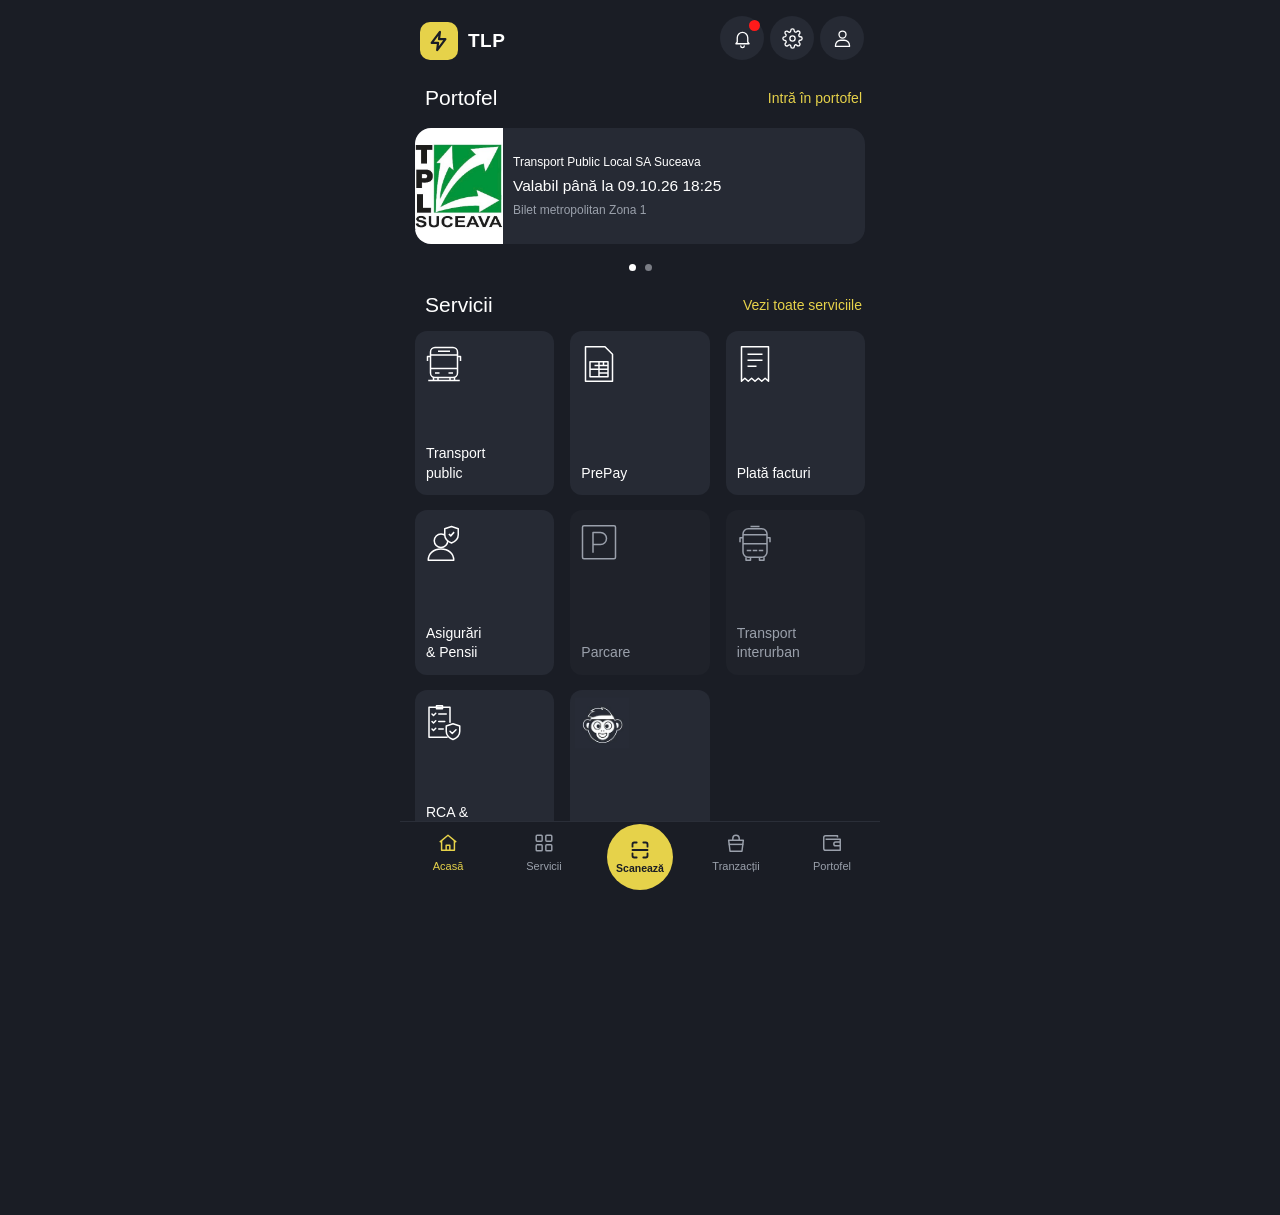
==== index.html @ c7877c6e "Aplicatie TLP Co-Authored-By: Claude Sonnet 5.5 <noreply@anthropic.com>" ====
<!DOCTYPE html>
<html lang="ro">
  <head>
    <meta charset="UTF-8" />
    <meta
      name="viewport"
      content="width=device-width, initial-scale=1, viewport-fit=cover"
    />
    <meta name="theme-color" content="#1a1d25" />
    <meta name="apple-mobile-web-app-capable" content="yes" />
    <meta name="mobile-web-app-capable" content="yes" />
    <meta
      name="apple-mobile-web-app-status-bar-style"
      content="black-translucent"
    />
    <meta name="apple-mobile-web-app-title" content="TLP" />
    <title>TLP</title>
    <link rel="manifest" href="manifest.json" />
    <link rel="icon" href="icons/icon.svg" type="image/svg+xml" />
    <link rel="apple-touch-icon" href="icons/icon-192.png" />
    <link rel="stylesheet" href="style.css" />
  </head>
  <body>
    <div class="app">
      <!-- HEADER -->
      <header class="header">
        <div class="logo">
          <div class="logo-mark">
            <svg
              viewBox="0 0 24 24"
              fill="none"
              stroke="#1a1d25"
              stroke-width="2.4"
              stroke-linecap="round"
              stroke-linejoin="round"
            >
              <path d="M13 2 4 14h7l-1 8 9-12h-7z" />
            </svg>
          </div>
          <span class="logo-text">TLP</span>
        </div>

        <div class="header-right">
          <div class="header-actions">
            <button class="icon-btn" aria-label="Notificări">
              <svg
                viewBox="0 0 24 24"
                fill="none"
                stroke="currentColor"
                stroke-width="1.5"
                stroke-linecap="round"
                stroke-linejoin="round"
              >
                <path d="M6 16V11a6 6 0 0 1 12 0v5l1.5 2h-15z" />
                <path d="M10 20.5a2 2 0 0 0 4 0" />
              </svg>
              <span class="notif-dot"></span>
            </button>
            <button class="icon-btn" aria-label="Setări">
              <svg
                viewBox="0 0 24 24"
                fill="none"
                stroke="currentColor"
                stroke-width="1.5"
                stroke-linecap="round"
                stroke-linejoin="round"
              >
                <circle cx="12" cy="12" r="3" />
                <path
                  d="M19.4 15a1.7 1.7 0 0 0 .3 1.8l.1.1a2 2 0 1 1-2.8 2.8l-.1-.1a1.7 1.7 0 0 0-1.8-.3 1.7 1.7 0 0 0-1 1.5V21a2 2 0 1 1-4 0v-.1a1.7 1.7 0 0 0-1.1-1.5 1.7 1.7 0 0 0-1.8.3l-.1.1a2 2 0 1 1-2.8-2.8l.1-.1a1.7 1.7 0 0 0 .3-1.8 1.7 1.7 0 0 0-1.5-1H3a2 2 0 1 1 0-4h.1a1.7 1.7 0 0 0 1.5-1.1 1.7 1.7 0 0 0-.3-1.8l-.1-.1a2 2 0 1 1 2.8-2.8l.1.1a1.7 1.7 0 0 0 1.8.3H9a1.7 1.7 0 0 0 1-1.5V3a2 2 0 1 1 4 0v.1a1.7 1.7 0 0 0 1 1.5 1.7 1.7 0 0 0 1.8-.3l.1-.1a2 2 0 1 1 2.8 2.8l-.1.1a1.7 1.7 0 0 0-.3 1.8V9a1.7 1.7 0 0 0 1.5 1H21a2 2 0 1 1 0 4h-.1a1.7 1.7 0 0 0-1.5 1z"
                />
              </svg>
            </button>
            <button class="icon-btn" aria-label="Profil">
              <svg
                viewBox="0 0 24 24"
                fill="none"
                stroke="currentColor"
                stroke-width="1.5"
                stroke-linecap="round"
                stroke-linejoin="round"
              >
                <circle cx="12" cy="7.5" r="4" />
                <path d="M4 21v-1a6 6 0 0 1 6-6h4a6 6 0 0 1 6 6v1z" />
              </svg>
            </button>
          </div>
        </div>
      </header>

      <!-- PORTOFEL -->
      <section class="wallet">
        <div class="section-header">
          <h2 class="section-title">Portofel</h2>
          <button class="section-link">Intră în portofel</button>
        </div>

        <div class="carousel" id="ticketCarousel"></div>
        <div class="carousel-dots" id="ticketDots"></div>
      </section>

      <!-- SERVICII -->
      <section>
        <div class="section-header">
          <h2 class="section-title">Servicii</h2>
          <button class="section-link">Vezi toate serviciile</button>
        </div>

        <div class="services-grid">
          <button class="service-card">
            <span class="service-icon"
              ><svg
                viewBox="0 0 48 50"
                fill="none"
                stroke="currentColor"
                stroke-width="2"
                stroke-linejoin="round"
              >
                <rect x="6" y="3" width="36" height="40" rx="6" />
                <path d="M6 13h36M6 31h36M16 8h16" />
                <path d="M6 15H2v6M42 15h4v6" />
                <path d="M12 37h6M30 37h6" />
                <path d="M10 43v4h6v-4M32 43v4h6v-4M3 47h42" /></svg
            ></span>
            <span class="service-name">Transport<br />public</span>
          </button>

          <button class="service-card">
            <span class="service-icon"
              ><svg
                viewBox="0 0 48 50"
                fill="none"
                stroke="currentColor"
                stroke-width="2"
                stroke-linejoin="round"
              >
                <path d="M6 2h26l10 10v36H6z" />
                <rect x="12" y="22" width="24" height="20" />
                <path d="M12 32h24M24 22v20M18 27h18M24 37h12M30 22v5" /></svg
            ></span>
            <span class="service-name">PrePay</span>
          </button>

          <button class="service-card">
            <span class="service-icon"
              ><svg
                viewBox="0 0 48 50"
                fill="none"
                stroke="currentColor"
                stroke-width="2"
                stroke-linejoin="round"
              >
                <path
                  d="M6 2h36v46l-4.5-4-4.5 4-4.5-4-4.5 4-4.5-4-4.5 4-4.5-4L6 48z"
                />
                <path d="M14 12h20M14 20h20M14 28h12" /></svg
            ></span>
            <span class="service-name">Plată facturi</span>
          </button>

          <button class="service-card">
            <span class="service-icon"
              ><svg
                viewBox="0 0 48 50"
                fill="none"
                stroke="currentColor"
                stroke-width="2"
                stroke-linejoin="round"
              >
                <circle cx="20" cy="22" r="9" />
                <path d="M3 48c0-9 7-15 17-15s17 6 17 15z" />
                <path
                  d="M34 3l9 3v8c0 6-4 9-9 11-5-2-9-5-9-11V6z"
                  fill="var(--bg-card)"
                />
                <path d="M30.5 13l2.5 2.5 4.5-5" /></svg
            ></span>
            <span class="service-name">Asigurări<br />&amp; Pensii</span>
          </button>

          <button class="service-card muted">
            <span class="service-icon"
              ><svg
                viewBox="0 0 48 50"
                fill="none"
                stroke="currentColor"
                stroke-width="2"
              >
                <rect x="2" y="2" width="44" height="44" rx="2" />
                <path
                  d="M16 38V11h10a8 8 0 0 1 0 16H16"
                  stroke-linejoin="round"
                /></svg
            ></span>
            <span class="service-name">Parcare</span>
          </button>

          <button class="service-card muted">
            <span class="service-icon"
              ><svg
                viewBox="0 0 48 50"
                fill="none"
                stroke="currentColor"
                stroke-width="2"
                stroke-linejoin="round"
              >
                <path d="M18 3h12" />
                <rect x="8" y="6" width="32" height="38" rx="7" />
                <path d="M8 26h32M8 14h32" />
                <path d="M8 18H4v6M40 18h4v6" />
                <path d="M13 35h6M29 35h6M21 35h6" />
                <path d="M12 44v4h6v-4M30 44v4h6v-4" /></svg
            ></span>
            <span class="service-name">Transport<br />interurban</span>
          </button>

          <button class="service-card">
            <span class="service-icon"
              ><svg
                viewBox="0 0 48 50"
                fill="none"
                stroke="currentColor"
                stroke-width="2"
                stroke-linejoin="round"
                stroke-linecap="round"
              >
                <path d="M28 44H4V4h28v20" />
                <path d="M14 2h8v4h-8z" />
                <path
                  d="M8 13l2 2 3-3M17 13h10M8 23l2 2 3-3M17 23h8M8 33l2 2 3-3M17 33h6"
                />
                <path
                  d="M36 26l9 3v7c0 6-4 9-9 11-5-2-9-5-9-11v-7z"
                  fill="var(--bg-card)"
                />
                <path d="M32 36l3 3 5-5" /></svg
            ></span>
            <span class="service-name">RCA &amp;<br />taxe auto</span>
          </button>

          <button class="service-card">
            <span class="service-icon service-icon-img"
              ><img src="img/esx.png" alt=""
            /></span>
            <span class="service-name">ESX</span>
          </button>
        </div>
      </section>

      <!-- PARTENERI -->
      <section class="partners">
        <div class="section-header">
          <h2 class="section-title">Parteneri</h2>
        </div>

        <div class="partner-banner">
          <div class="partner-top">
            <div class="pp-badge"><small>PayPoint</small><b>P</b></div>
            <div class="colet"><span>COLET</span><span>EXPRES</span></div>
          </div>
          <div class="partner-bottom">
            <div>
              <h3>Comandă online?</h3>
              <p>
                Ridică-ți coletul de la<br />magazinul <span>PayPoint</span> din
                apropiere!
              </p>
              <span class="partner-btn">Află mai multe</span>
            </div>
            <div class="boxes">📦</div>
          </div>
        </div>
      </section>
    </div>

    <!-- BOTTOM NAV -->
    <nav class="bottom-nav">
      <button class="nav-item active">
        <svg
          viewBox="0 0 24 24"
          fill="none"
          stroke="currentColor"
          stroke-width="1.6"
          stroke-linejoin="round"
        >
          <path d="M3 11 12 3.5 21 11" />
          <path d="M5 9.5V20h14V9.5" />
          <path d="M10 20v-5.5h4V20" />
        </svg>
        Acasă
      </button>
      <button class="nav-item">
        <svg
          viewBox="0 0 24 24"
          fill="none"
          stroke="currentColor"
          stroke-width="1.6"
        >
          <rect x="3.5" y="3.5" width="6.5" height="6.5" rx="1" />
          <rect x="14" y="3.5" width="6.5" height="6.5" rx="1" />
          <rect x="3.5" y="14" width="6.5" height="6.5" rx="1" />
          <rect x="14" y="14" width="6.5" height="6.5" rx="1" />
        </svg>
        Servicii
      </button>
      <button class="nav-scan">
        <svg
          viewBox="0 0 24 24"
          fill="none"
          stroke="currentColor"
          stroke-width="2.2"
          stroke-linecap="round"
        >
          <path
            d="M3 8V5a2 2 0 0 1 2-2h3M16 3h3a2 2 0 0 1 2 2v3M21 16v3a2 2 0 0 1-2 2h-3M8 21H5a2 2 0 0 1-2-2v-3M3 12h18"
          />
        </svg>
        Scanează
      </button>
      <button class="nav-item" id="navTransactions">
        <svg
          viewBox="0 0 24 24"
          fill="none"
          stroke="currentColor"
          stroke-width="1.6"
          stroke-linejoin="round"
        >
          <path d="M4 9h16l-1.5 12h-13z" />
          <path d="M8.5 9V7a3.5 3.5 0 0 1 7 0v2" />
          <path d="M4 13.5h16" />
        </svg>
        Tranzacții
      </button>
      <button class="nav-item">
        <svg
          viewBox="0 0 24 24"
          fill="none"
          stroke="currentColor"
          stroke-width="1.6"
          stroke-linejoin="round"
        >
          <path d="M18 6V4H5a2 2 0 0 0-2 2v12a2 2 0 0 0 2 2h16V8H5" />
          <path d="M21 11h-5a2 2 0 0 0 0 4h5" />
        </svg>
        Portofel
      </button>
    </nav>

    <!-- DETALIU BILET -->
    <div class="screen" id="ticketScreen" hidden>
      <header class="screen-header">
        <button class="back-btn" id="ticketBack" aria-label="Înapoi">
          <svg
            viewBox="0 0 24 24"
            fill="none"
            stroke="currentColor"
            stroke-width="2"
            stroke-linecap="round"
            stroke-linejoin="round"
          >
            <path d="M15 5l-7 7 7 7" />
          </svg>
        </button>
        <div class="logo">
          <div class="logo-mark">
            <svg
              viewBox="0 0 24 24"
              fill="none"
              stroke="#1a1d25"
              stroke-width="2.4"
              stroke-linecap="round"
              stroke-linejoin="round"
            >
              <path d="M13 2 4 14h7l-1 8 9-12h-7z" />
            </svg>
          </div>
          <span class="logo-text">TLP</span>
        </div>
      </header>

      <div class="screen-body">
        <div class="detail-card">
          <div class="code-frame">
            <img src="img/test_qr.png" alt="Imagine fictivă – bilet de test" />
          </div>
          <p class="remaining" id="tdError"></p>
          <div class="progress">
            <div class="progress-fill" id="tdProgress"></div>
          </div>
          <div class="progress-dates">
            <span id="tdStart"></span>
            <span id="tdEnd"></span>
          </div>
        </div>

        <div class="detail-card">
          <dl class="detail-rows">
            <div>
              <dt>Tip bilet</dt>
              <dd id="tdType"></dd>
            </div>
            <div>
              <dt>Data achiziției</dt>
              <dd id="tdBought"></dd>
            </div>
            <div>
              <dt>Număr comandă</dt>
              <dd id="tdOrder"></dd>
            </div>
          </dl>
          <button class="outline-btn">Trimite chitanță prin email</button>
        </div>
      </div>
    </div>

    <!-- TRANZACȚII -->
    <div class="screen" id="transactionsScreen" hidden>
      <header class="screen-header">
        <button class="back-btn" id="transactionsBack" aria-label="Înapoi">
          <svg
            viewBox="0 0 24 24"
            fill="none"
            stroke="currentColor"
            stroke-width="2"
            stroke-linecap="round"
            stroke-linejoin="round"
          >
            <path d="M15 5l-7 7 7 7" />
          </svg>
        </button>
        <div class="logo">
          <div class="logo-mark">
            <svg
              viewBox="0 0 24 24"
              fill="none"
              stroke="#1a1d25"
              stroke-width="2.4"
              stroke-linecap="round"
              stroke-linejoin="round"
            >
              <path d="M13 2 4 14h7l-1 8 9-12h-7z" />
            </svg>
          </div>
          <span class="logo-text">TLP</span>
        </div>
      </header>

      <div class="screen-body">
        <div class="detail-card">
          <button class="reset-link" id="tdReset">Resetează testul</button>
        </div>
      </div>
    </div>

    <div class="loader" id="loader" hidden><div class="loader-box"><div class="spinner"></div></div></div>

<script src="app.js"></script>
  </body>
</html>
---- style.css ----
* {
  margin: 0;
  padding: 0;
  box-sizing: border-box;
  -webkit-tap-highlight-color: transparent;
}

:root {
  --bg-main: #1a1d25;
  --bg-card: #262a34;
  --bg-card-muted: #1f222a;
  --accent: #e6d24a;
  --text-primary: #ffffff;
  --text-muted: #9aa0ab;
  --nav-bg: #1a1d25;
  --red-dot: #ff1a1a;
}

html, body {
  height: 100%;
  background: var(--bg-main);
  color: var(--text-primary);
  font-family: -apple-system, BlinkMacSystemFont, 'Segoe UI', Roboto, sans-serif;
  overflow-x: hidden;
  -webkit-font-smoothing: antialiased;
}

button { font-family: inherit; }

/* ─── APP SHELL ─────────────────────────────────── */
.app {
  max-width: 480px;
  margin: 0 auto;
  min-height: 100dvh;
  padding-bottom: calc(90px + env(safe-area-inset-bottom));
}

/* ─── HEADER ─────────────────────────────────────── */
.header {
  display: flex;
  align-items: flex-start;
  justify-content: space-between;
  padding: calc(16px + env(safe-area-inset-top)) 16px 8px 20px;
  position: sticky;
  top: 0;
  z-index: 10;
  background: var(--bg-main);
}

.logo {
  display: flex;
  align-items: center;
  gap: 10px;
  margin-top: 6px;
}

.logo-mark {
  width: 38px;
  height: 38px;
  border-radius: 10px;
  background: var(--accent);
  display: flex;
  align-items: center;
  justify-content: center;
}

.logo-mark svg { width: 22px; height: 22px; }

.logo-text {
  font-size: 19px;
  font-weight: 700;
  letter-spacing: 0.5px;
}

.header-right {
  display: flex;
  flex-direction: column;
  align-items: flex-end;
  gap: 14px;
}

.header-actions {
  display: flex;
  gap: 6px;
}

.icon-btn {
  width: 44px;
  height: 44px;
  background: var(--bg-card);
  border-radius: 50%;
  border: none;
  cursor: pointer;
  display: flex;
  align-items: center;
  justify-content: center;
  position: relative;
  color: var(--text-primary);
}

.icon-btn svg { width: 21px; height: 21px; }

.notif-dot {
  position: absolute;
  top: 4px;
  right: 4px;
  width: 11px;
  height: 11px;
  background: var(--red-dot);
  border-radius: 50%;
}

.wallet-link {
  font-size: 14px;
  color: var(--accent);
  background: none;
  border: none;
  cursor: pointer;
  padding-right: 14px;
}

/* ─── SECTION HEADER ─────────────────────────────── */
.section-header {
  display: flex;
  justify-content: space-between;
  align-items: center;
  padding: 18px 18px 14px 25px;
}

.section-title {
  font-size: 21px;
  font-weight: 500;
}

.section-link {
  font-size: 14px;
  color: var(--accent);
  background: none;
  border: none;
  cursor: pointer;
}

/* ─── SERVICES GRID ──────────────────────────────── */
.services-grid {
  display: grid;
  grid-template-columns: repeat(3, minmax(0, 1fr));
  gap: 15px 16px;
  padding: 0 15px;
}

.service-card {
  aspect-ratio: 1 / 1.18;
  background: var(--bg-card);
  border-radius: 12px;
  padding: 14px 11px 12px;
  display: flex;
  flex-direction: column;
  justify-content: space-between;
  cursor: pointer;
  border: none;
  color: var(--text-primary);
  text-align: left;
  transition: transform 0.1s, filter 0.15s;
}

.service-card:active { transform: scale(0.97); filter: brightness(1.15); }

.service-card.muted {
  background: var(--bg-card-muted);
  color: var(--text-muted);
}

.service-icon { width: 36px; height: 38px; }
.service-icon svg { width: 100%; height: 100%; }
.service-icon-img { width: 54px; height: 52px; margin: -7px 0 0 -6px; }
.service-icon-img img { width: 100%; height: 100%; object-fit: contain; mix-blend-mode: lighten; }

.service-name {
  font-size: 14px;
  line-height: 1.4;
}

/* ─── PORTOFEL / CAROUSEL ────────────────────────── */
.carousel {
  display: flex;
  gap: 15px;
  overflow-x: auto;
  scroll-snap-type: x mandatory;
  padding: 4px 15px;
  scroll-padding: 0 15px;
  scrollbar-width: none;
}
.carousel::-webkit-scrollbar { display: none; }
.carousel { cursor: grab; user-select: none; -webkit-user-select: none; }
.carousel.dragging { cursor: grabbing; scroll-snap-type: none; }
.carousel img { pointer-events: none; }
.dot { cursor: pointer; }

.ticket {
  flex: 0 0 100%;
  scroll-snap-align: center;
  display: flex;
  height: 116px;
  background: var(--bg-card);
  border-radius: 16px;
  overflow: hidden;
}

.ticket-logo {
  flex: 0 0 88px;
  background: #fff;
  display: flex;
  align-items: center;
  justify-content: center;
}
.ticket-logo img { width: 100%; height: auto; display: block; }

.ticket-info {
  flex: 1;
  min-width: 0;
  padding: 0 12px 0 10px;
  display: flex;
  flex-direction: column;
  justify-content: center;
  gap: 8px;
}

.ticket-info p {
  white-space: nowrap;
  overflow: hidden;
  text-overflow: ellipsis;
}
.ticket-operator { font-size: 12px; }
.ticket-valid { font-size: 15.5px; }
.ticket-type { font-size: 12px; color: var(--text-muted); }

.carousel-dots {
  display: flex;
  justify-content: center;
  gap: 9px;
  padding: 16px 0 4px;
}

.dot {
  width: 7px;
  height: 7px;
  border-radius: 50%;
  background: #7a7d85;
  transition: background 0.2s;
}
.dot.active { background: #fff; }

.ticket { cursor: pointer; }

/* ─── DETALIU BILET ──────────────────────────────── */
.screen {
  position: fixed;
  inset: 0;
  z-index: 200;
  background: var(--bg-main);
  overflow-y: auto;
}
.screen[hidden] { display: none; }

.screen-header {
  position: sticky;
  top: 0;
  z-index: 10;
  background: var(--bg-main);
  max-width: 480px;
  margin: 0 auto;
  display: flex;
  align-items: center;
  justify-content: center;
  padding: calc(14px + env(safe-area-inset-top)) 16px 14px;
  border-bottom: 1px solid #2a2e38;
}
.screen-header .logo { margin: 0; }

.back-btn {
  position: absolute;
  left: 16px;
  bottom: 18px;
  width: 32px;
  height: 32px;
  background: none;
  border: none;
  color: var(--text-primary);
  cursor: pointer;
}
.back-btn svg { width: 26px; height: 26px; }

.screen-body {
  max-width: 480px;
  margin: 0 auto;
  padding: 10px 10px calc(120px + env(safe-area-inset-bottom));
  display: flex;
  flex-direction: column;
  gap: 14px;
}

.detail-card {
  background: #2f343f;
  border-radius: 6px;
  padding: 16px 12px;
}

.code-frame {
  aspect-ratio: 1;
  background: #fff;
  border: 4px solid #0000ff;
  border-radius: 18px;
  padding: 18px;
}
.code-frame img { width: 100%; height: 100%; display: block; }

.remaining {
  text-align: center;
  font-size: 13px;
  margin: 18px 0 14px;
}

.progress {
  height: 5px;
  background: #4a4f5a;
  border-radius: 3px;
  overflow: hidden;
}
.progress-fill {
  height: 100%;
  width: 0;
  background: linear-gradient(90deg, #4fc27a, #7be09b);
  transition: width 0.5s linear;
}

.progress-dates {
  display: flex;
  justify-content: space-between;
  font-size: 13px;
  margin-top: 12px;
}

.detail-rows > div {
  display: flex;
  justify-content: space-between;
  gap: 12px;
  padding: 7px 4px;
  font-size: 13px;
}
.detail-rows dt { color: var(--text-muted); }
.detail-rows dd { text-align: right; }

.outline-btn {
  width: 100%;
  margin-top: 12px;
  padding: 16px;
  border: 2px solid var(--accent);
  border-radius: 10px;
  background: none;
  color: var(--accent);
  font-size: 15px;
  cursor: pointer;
}

.reset-link {
  display: block;
  margin: 14px auto 0;
  background: none;
  border: none;
  color: var(--text-muted);
  font-size: 12px;
  text-decoration: underline;
  cursor: pointer;
}

/* ─── PARTNERS ───────────────────────────────────── */
.partners .section-header { padding-top: 36px; }

.partner-banner {
  margin: 0 28px 0 15px;
  border-radius: 16px;
  overflow: hidden;
  cursor: pointer;
}

.partner-top {
  height: 52px;
  background: linear-gradient(90deg, #fff 0%, #f1f1f5 30%, #b8b4c8 70%, #6f6790 100%);
  display: flex;
  align-items: center;
  gap: 8px;
  padding-left: 18px;
}

.pp-badge {
  align-self: flex-start;
  width: 44px;
  height: 46px;
  background: var(--accent);
  clip-path: polygon(0 0, 100% 0, 100% 78%, 50% 100%, 0 78%);
  display: flex;
  flex-direction: column;
  align-items: center;
  padding-top: 3px;
  color: #1a1d25;
}
.pp-badge small { font-size: 7px; font-weight: 700; }
.pp-badge b { font-size: 20px; font-weight: 900; line-height: 1; }

.colet {
  display: flex;
  flex-direction: column;
  line-height: 0.95;
  font-weight: 900;
}
.colet span:first-child { color: #2d2463; font-size: 16px; }
.colet span:last-child {
  color: #fff;
  background: var(--accent);
  font-style: italic;
  font-size: 15px;
  padding: 1px 14px 1px 4px;
  clip-path: polygon(0 0, 88% 0, 100% 50%, 88% 100%, 0 100%);
}

.partner-bottom {
  background: #2d2758;
  padding: 16px 18px 22px;
  display: flex;
  justify-content: space-between;
  align-items: flex-end;
}

.partner-bottom h3 {
  font-size: 22px;
  font-weight: 800;
  color: var(--accent);
  margin-bottom: 8px;
}

.partner-bottom p {
  font-size: 13px;
  color: #fff;
  line-height: 1.35;
}
.partner-bottom p span { color: var(--accent); }

.partner-btn {
  display: inline-block;
  margin-top: 12px;
  background: var(--accent);
  color: #1a1d25;
  font-weight: 700;
  font-size: 12px;
  border-radius: 4px;
  padding: 6px 14px;
}

.boxes { font-size: 52px; line-height: 1; }

/* ─── BOTTOM NAV ─────────────────────────────────── */
.bottom-nav {
  position: fixed;
  bottom: 0;
  left: 50%;
  transform: translateX(-50%);
  width: 100%;
  max-width: 480px;
  background: var(--nav-bg);
  border-top: 1px solid #2a2e38;
  display: grid;
  grid-template-columns: repeat(5, 1fr);
  align-items: start;
  padding: 10px 0 calc(10px + env(safe-area-inset-bottom));
  z-index: 100;
}

.nav-item {
  display: flex;
  flex-direction: column;
  align-items: center;
  gap: 6px;
  background: none;
  border: none;
  cursor: pointer;
  color: var(--text-muted);
  font-size: 11px;
}

.nav-item svg { width: 22px; height: 22px; }
.nav-item.active { color: var(--accent); }

.nav-scan {
  justify-self: center;
  width: 66px;
  height: 66px;
  margin-top: -8px;
  border-radius: 50%;
  border: none;
  background: var(--accent);
  color: #1a1d25;
  display: flex;
  flex-direction: column;
  align-items: center;
  justify-content: center;
  gap: 2px;
  font-size: 10.5px;
  font-weight: 700;
  cursor: pointer;
}

.nav-scan svg { width: 20px; height: 20px; }

@media (max-width: 380px) {
  .services-grid { gap: 12px; }
  .service-name { font-size: 13px; }
  .icon-btn { width: 40px; height: 40px; }
}

/* ─── LOADING ────────────────────────────────────── */
.loader {
  position: fixed;
  inset: 0;
  z-index: 300;
  background: #111317;
  display: flex;
  align-items: center;
  justify-content: center;
}
.loader[hidden] { display: none; }
.loader-box {
  width: 100px;
  height: 100px;
  background: #222;
  border-radius: 26px;
  display: flex;
  align-items: center;
  justify-content: center;
}
.spinner {
  width: 60px;
  height: 60px;
  border-radius: 50%;
  background: conic-gradient(from 0deg, rgba(255,255,255,0) 0deg, #fff 300deg, rgba(255,255,255,0) 360deg);
  -webkit-mask: radial-gradient(farthest-side, transparent calc(100% - 3px), #000 calc(100% - 2px));
  mask: radial-gradient(farthest-side, transparent calc(100% - 3px), #000 calc(100% - 2px));
  animation: spin 1s linear infinite;
}
@keyframes spin { to { transform: rotate(360deg); } }
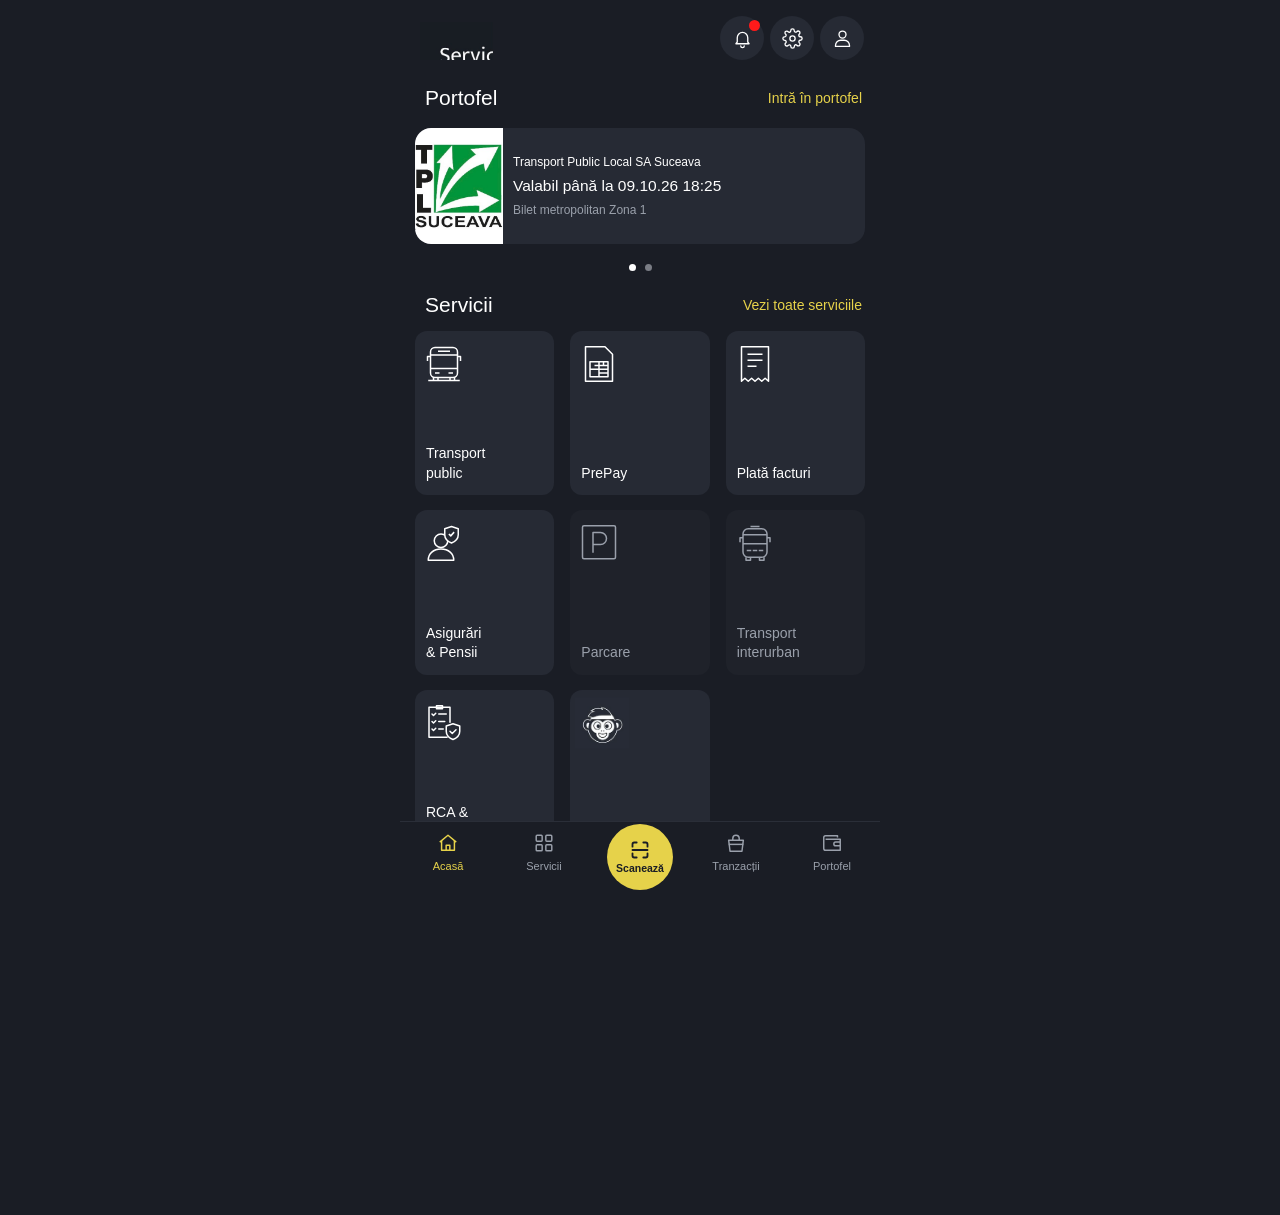
==== commit c4071790: "Logo inlocuit cu imagine Co-Authored-By: Claude Opus 5.5 <noreply@anthropic.com>" ====
--- a/index.html
+++ b/index.html
@@ -24,21 +24,7 @@
     <div class="app">
       <!-- HEADER -->
       <header class="header">
-        <div class="logo">
-          <div class="logo-mark">
-            <svg
-              viewBox="0 0 24 24"
-              fill="none"
-              stroke="#1a1d25"
-              stroke-width="2.4"
-              stroke-linecap="round"
-              stroke-linejoin="round"
-            >
-              <path d="M13 2 4 14h7l-1 8 9-12h-7z" />
-            </svg>
-          </div>
-          <span class="logo-text">TLP</span>
-        </div>
+        <div class="logo"><img class="logo-img" src="img/logo.jpg" alt="" /></div>
 
         <div class="header-right">
           <div class="header-actions">
@@ -361,21 +347,7 @@
             <path d="M15 5l-7 7 7 7" />
           </svg>
         </button>
-        <div class="logo">
-          <div class="logo-mark">
-            <svg
-              viewBox="0 0 24 24"
-              fill="none"
-              stroke="#1a1d25"
-              stroke-width="2.4"
-              stroke-linecap="round"
-              stroke-linejoin="round"
-            >
-              <path d="M13 2 4 14h7l-1 8 9-12h-7z" />
-            </svg>
-          </div>
-          <span class="logo-text">TLP</span>
-        </div>
+        <div class="logo"><img class="logo-img" src="img/logo.jpg" alt="" /></div>
       </header>
 
       <div class="screen-body">
@@ -428,21 +400,7 @@
             <path d="M15 5l-7 7 7 7" />
           </svg>
         </button>
-        <div class="logo">
-          <div class="logo-mark">
-            <svg
-              viewBox="0 0 24 24"
-              fill="none"
-              stroke="#1a1d25"
-              stroke-width="2.4"
-              stroke-linecap="round"
-              stroke-linejoin="round"
-            >
-              <path d="M13 2 4 14h7l-1 8 9-12h-7z" />
-            </svg>
-          </div>
-          <span class="logo-text">TLP</span>
-        </div>
+        <div class="logo"><img class="logo-img" src="img/logo.jpg" alt="" /></div>
       </header>
 
       <div class="screen-body">
--- a/style.css
+++ b/style.css
@@ -65,6 +65,8 @@
 }
 
 .logo-mark svg { width: 22px; height: 22px; }
+
+.logo-img { height: 38px; width: auto; display: block; }
 
 .logo-text {
   font-size: 19px;
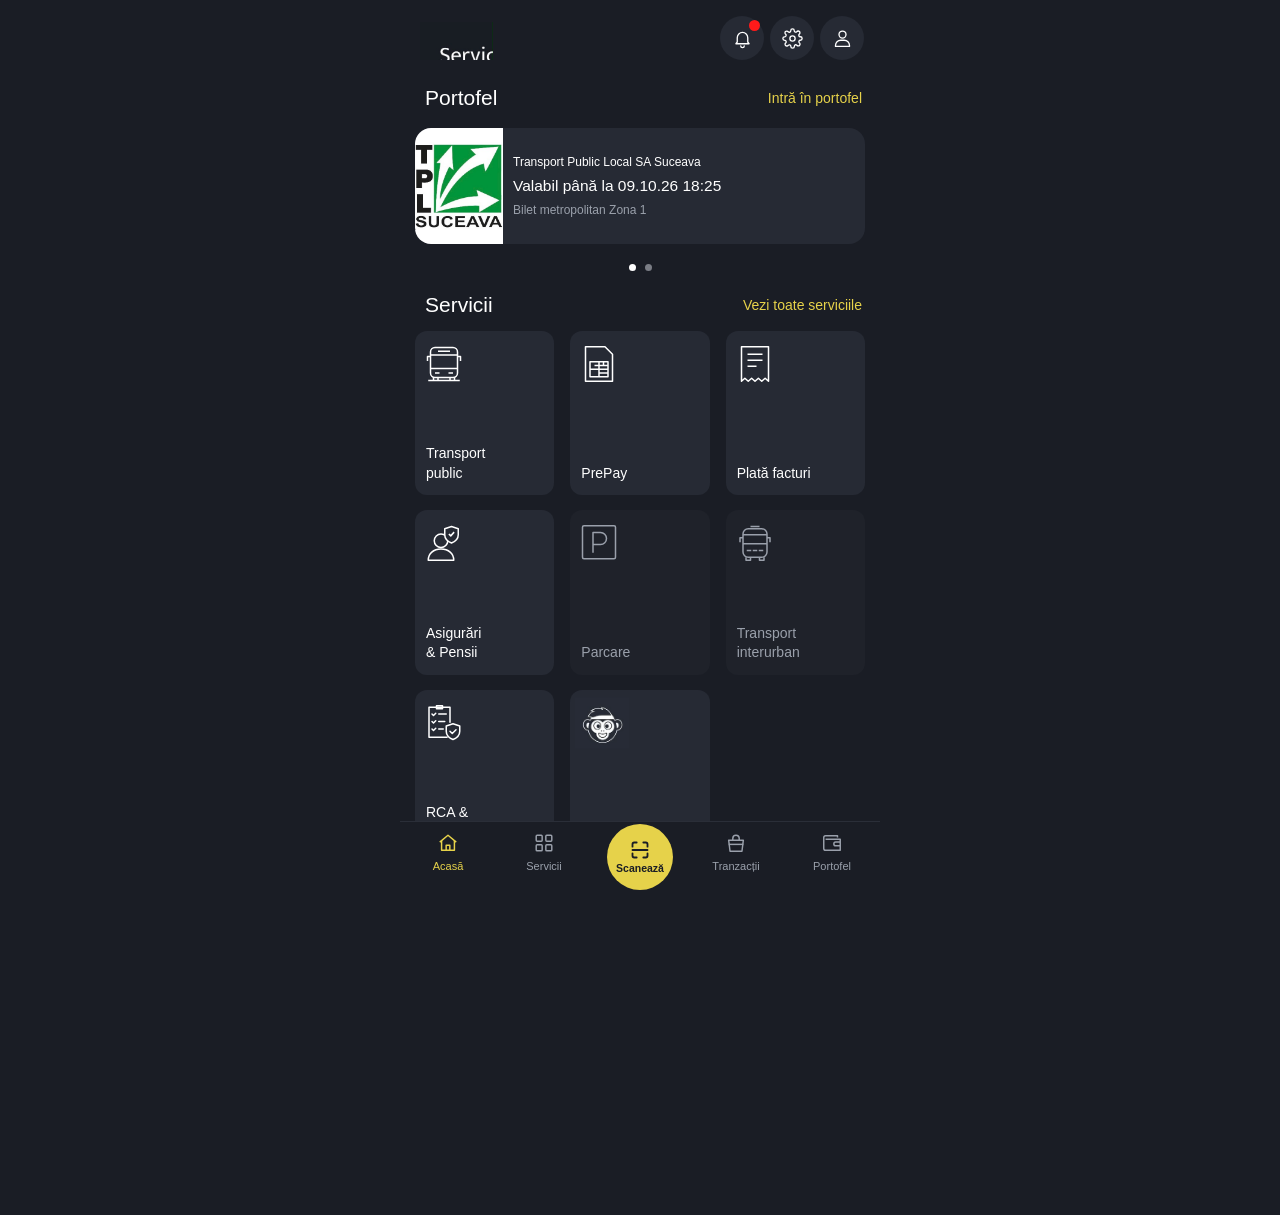
==== commit 43598824: "Logo-uri ca PNG Co-Authored-By: Claude Opus 5.5 <noreply@anthropic.com>" ====
--- a/index.html
+++ b/index.html
@@ -24,7 +24,7 @@
     <div class="app">
       <!-- HEADER -->
       <header class="header">
-        <div class="logo"><img class="logo-img" src="img/logo.jpg" alt="" /></div>
+        <div class="logo"><img class="logo-img" src="img/logo.png" alt="" /></div>
 
         <div class="header-right">
           <div class="header-actions">
@@ -347,7 +347,7 @@
             <path d="M15 5l-7 7 7 7" />
           </svg>
         </button>
-        <div class="logo"><img class="logo-img" src="img/logo.jpg" alt="" /></div>
+        <div class="logo"><img class="logo-img" src="img/logo-bilet.png" alt="" /></div>
       </header>
 
       <div class="screen-body">
@@ -400,7 +400,7 @@
             <path d="M15 5l-7 7 7 7" />
           </svg>
         </button>
-        <div class="logo"><img class="logo-img" src="img/logo.jpg" alt="" /></div>
+        <div class="logo"><img class="logo-img" src="img/logo.png" alt="" /></div>
       </header>
 
       <div class="screen-body">
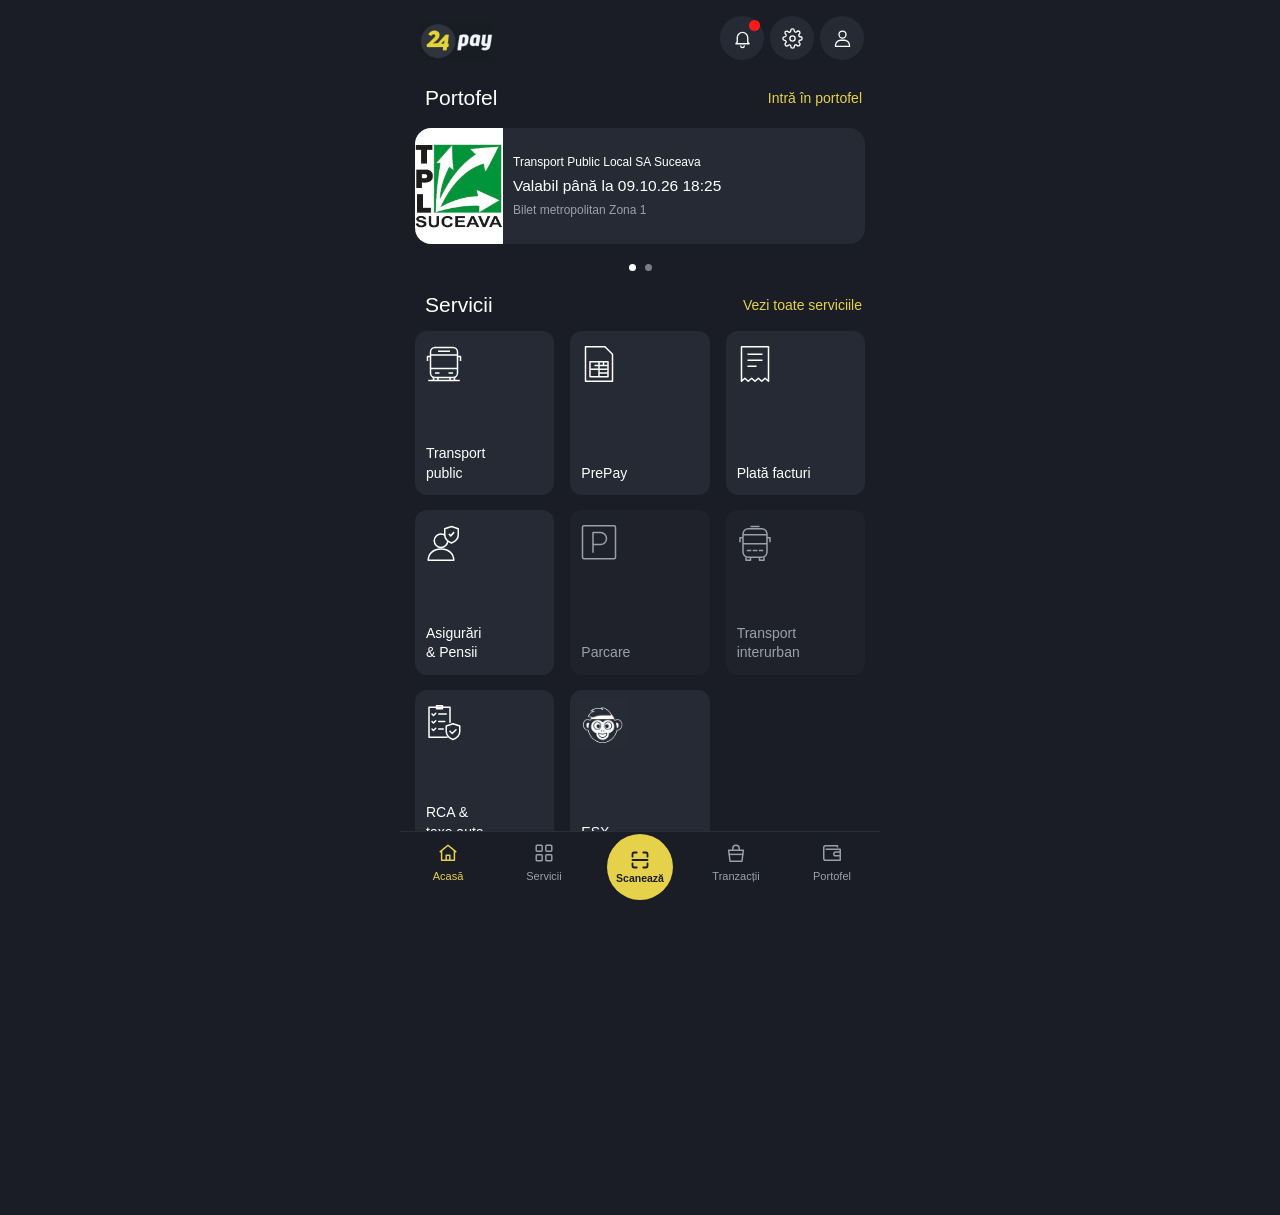
==== commit 4a7296cd: "Adaugare/eliminare bilete pe pagina Tranzactii Co-Authored-By: Claude Opus 5.5 <noreply@anthropic.co" ====
--- a/index.html
+++ b/index.html
@@ -405,6 +405,9 @@
 
       <div class="screen-body">
         <div class="detail-card">
+          <p class="remaining" id="ticketCount"></p>
+          <button class="outline-btn" id="ticketAdd">Adaugă bilet</button>
+          <button class="outline-btn" id="ticketRemove">Elimină bilet</button>
           <button class="reset-link" id="tdReset">Resetează testul</button>
         </div>
       </div>
--- a/style.css
+++ b/style.css
@@ -473,7 +473,7 @@
   display: grid;
   grid-template-columns: repeat(5, 1fr);
   align-items: start;
-  padding: 10px 0 calc(10px + env(safe-area-inset-bottom));
+  padding: 10px 0 0;
   z-index: 100;
 }
 
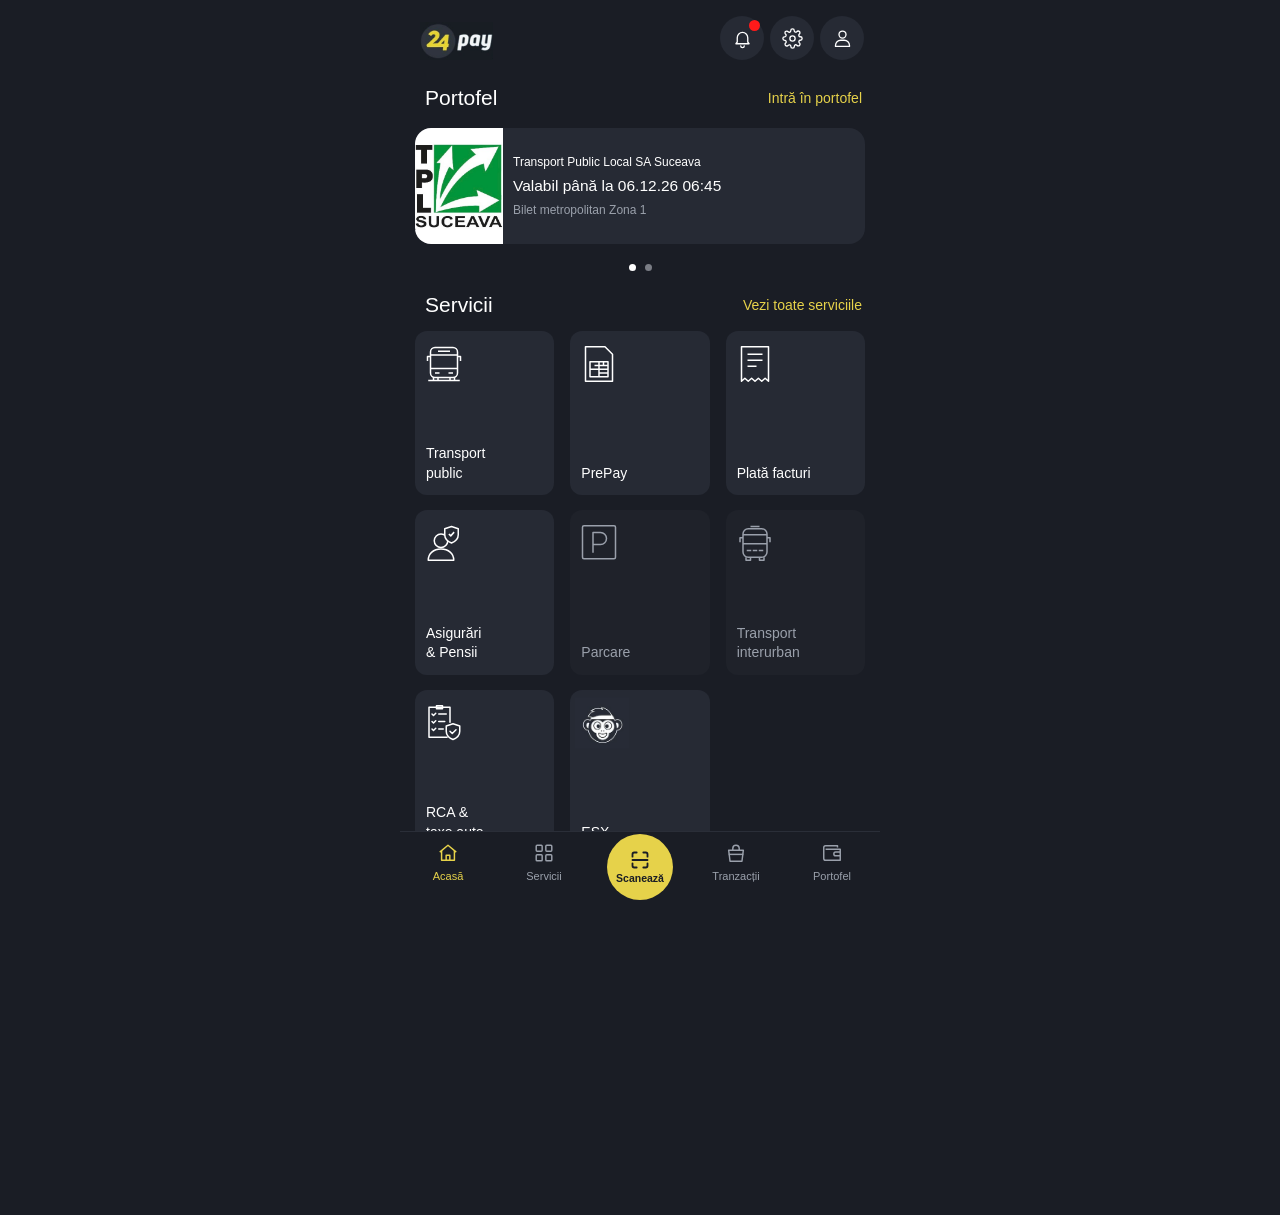
==== commit 175b65a9: "Loading 0.3 sec la intrarea pe Acasa Co-Authored-By: Claude Opus 5.5 <noreply@anthropic.com>" ====
--- a/index.html
+++ b/index.html
@@ -413,7 +413,7 @@
       </div>
     </div>
 
-    <div class="loader" id="loader" hidden><div class="loader-box"><div class="spinner"></div></div></div>
+    <div class="loader" id="loader"><div class="loader-box"><div class="spinner"></div></div></div>
 
 <script src="app.js"></script>
   </body>
